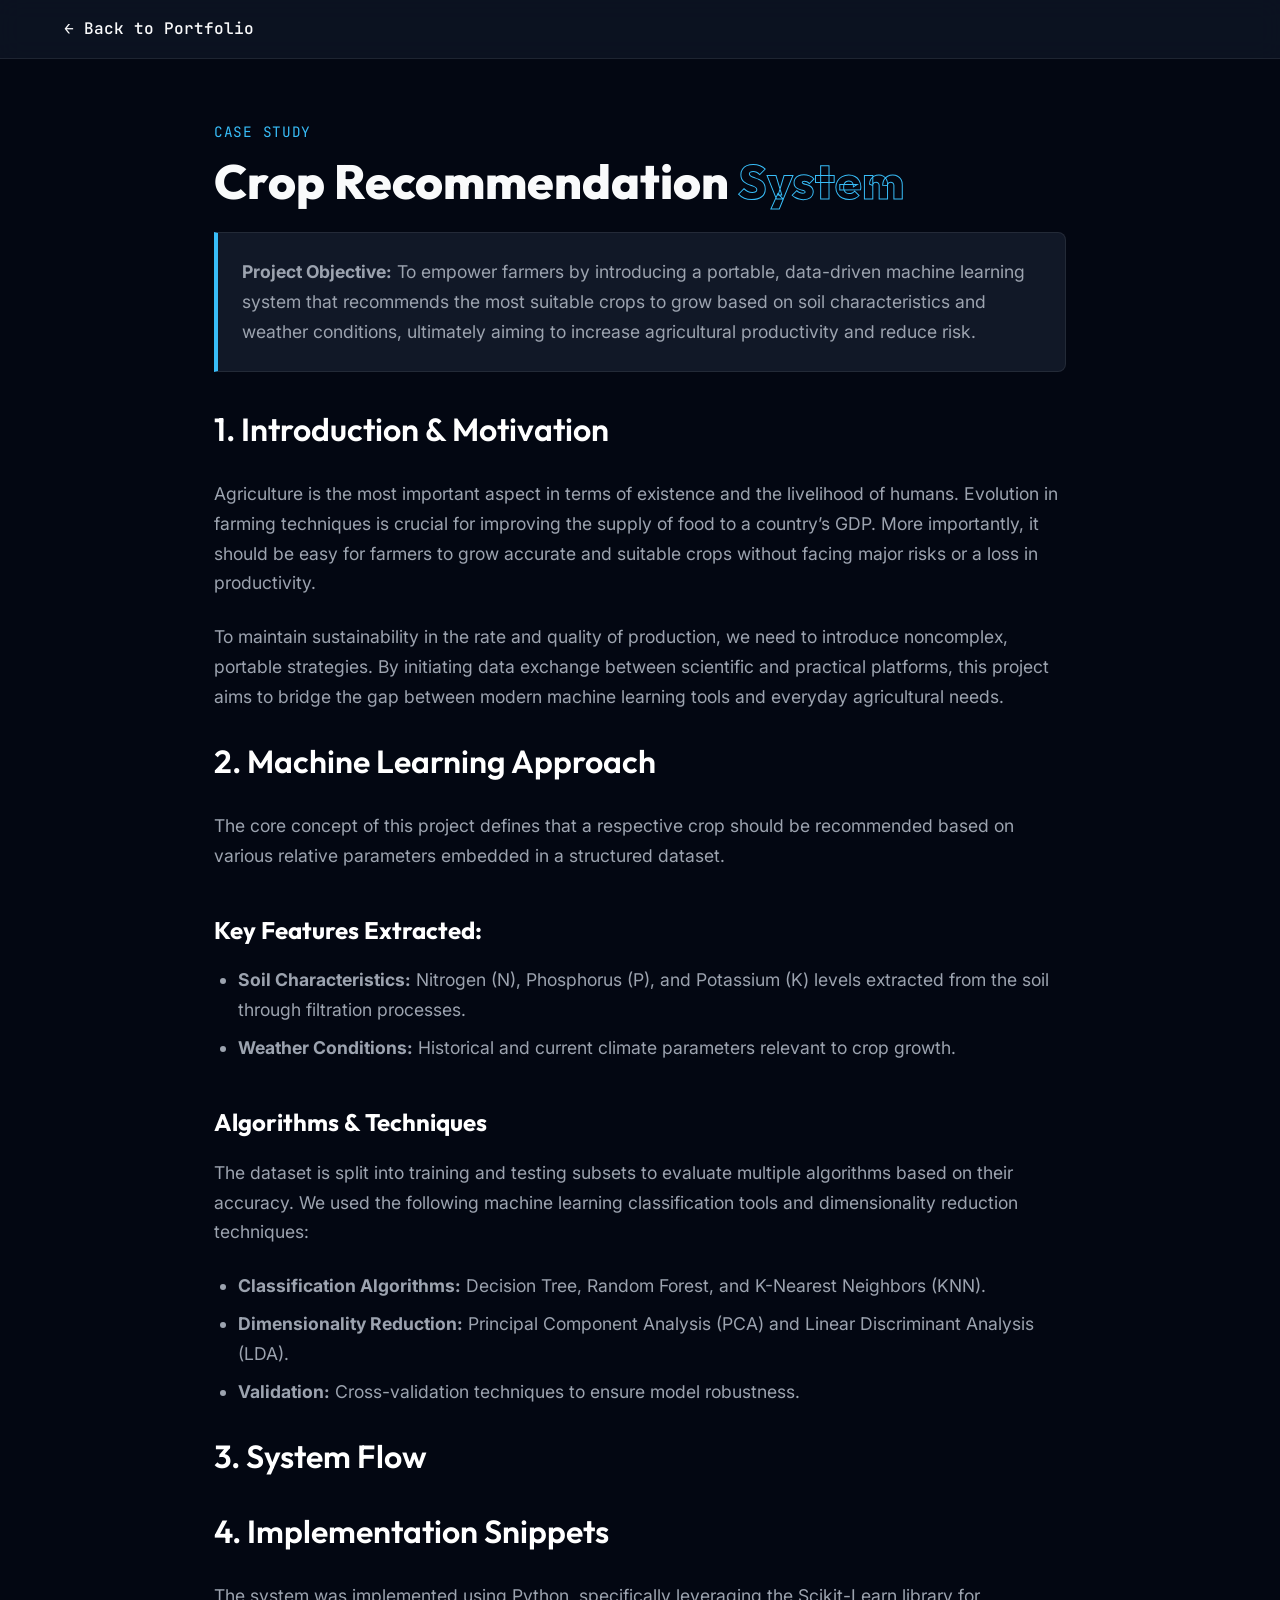
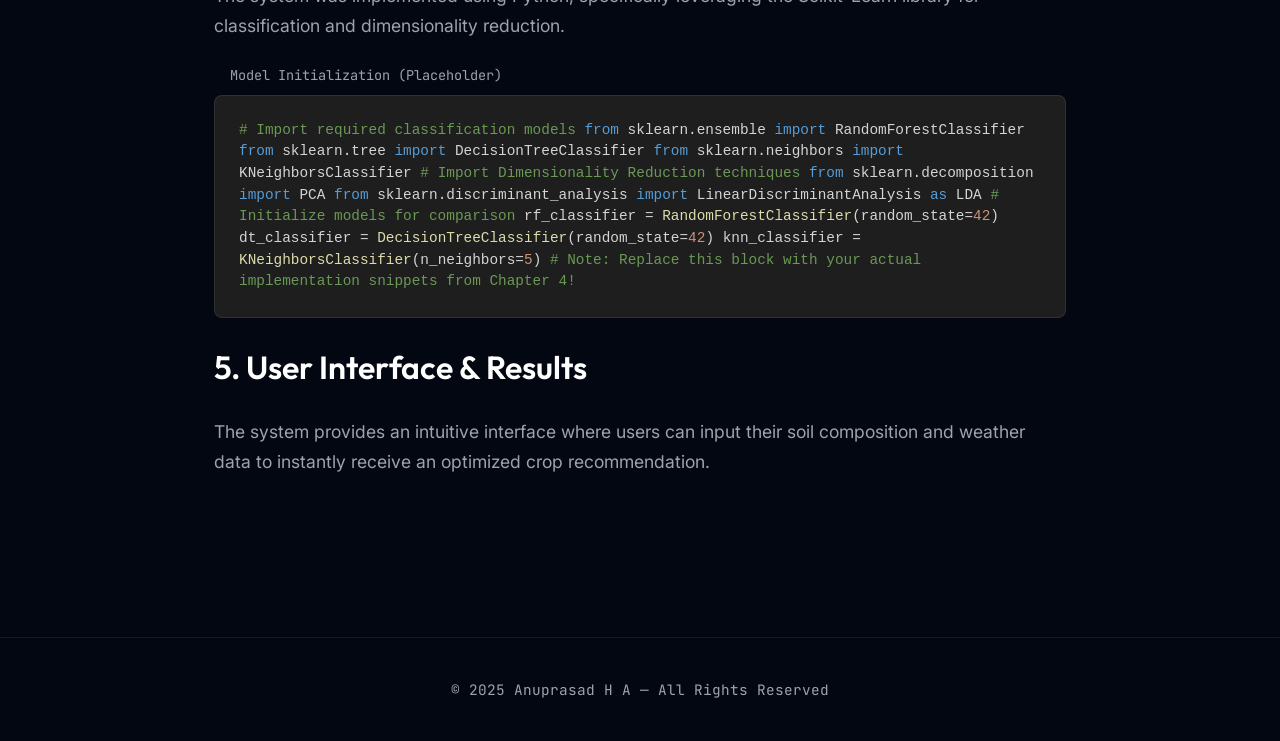
==== crop-recommendation-system.html @ edff72b5 "remove empty image placeholders" ====
<!DOCTYPE html>
<html lang="en">
<head>
  <meta charset="UTF-8">
  <meta name="viewport" content="width=device-width, initial-scale=1.0">
  <title>Crop Recommendation System — Case Study</title>
  <style>
    @import url('https://fonts.googleapis.com/css2?family=Outfit:wght@400;600;800&family=Inter:wght@300;400;500;600&family=JetBrains+Mono:wght@400;500&display=swap');

    :root {
      --font-display: 'Outfit', -apple-system, sans-serif;
      --font-sans: 'Inter', -apple-system, sans-serif;
      --font-mono: 'JetBrains Mono', monospace;

      --bg: #030712;
      --surface: #111827;
      --surface2: #1f2937;
      --accent: #38bdf8;
      --accent2: #818cf8;
      --accent3: #f43f5e;
      --text: #f9fafb;
      --muted: #9ca3af;
      --border: rgba(255, 255, 255, 0.08);
      --glass-bg: rgba(17, 24, 39, 0.7);
    }

    *, *::before, *::after { box-sizing: border-box; margin: 0; padding: 0; }
    html { scroll-behavior: smooth; overflow-x: hidden; }
    body { background: var(--bg); color: var(--text); font-family: var(--font-sans); overflow-x: hidden; line-height: 1.6; }

    /* Navigation */
    nav {
      position: fixed; top: 0; width: 100%; z-index: 100;
      background: var(--glass-bg); backdrop-filter: blur(12px); -webkit-backdrop-filter: blur(12px);
      border-bottom: 1px solid var(--border); padding: 16px 5%;
      display: flex; justify-content: space-between; align-items: center;
    }
    .back-btn {
      color: var(--text); text-decoration: none; font-weight: 500; font-family: var(--font-mono);
      display: flex; align-items: center; gap: 8px; transition: color 0.3s;
    }
    .back-btn:hover { color: var(--accent); }

    /* Layout */
    .container {
      max-width: 900px; margin: 0 auto; padding: 120px 24px 80px;
    }
    section { margin-bottom: 80px; }
    
    .section-tag {
      font-family: var(--font-mono); font-size: 0.9rem; color: var(--accent); margin-bottom: 12px;
      letter-spacing: 0.05em; text-transform: uppercase;
    }
    .title {
      font-family: var(--font-display); font-size: 3rem; font-weight: 800; line-height: 1.1; margin-bottom: 24px;
    }
    .title em { font-style: normal; color: transparent; -webkit-text-stroke: 1px var(--accent); }
    h2 { font-family: var(--font-display); font-size: 2rem; margin-bottom: 24px; font-weight: 600; color: #fff; }
    h3 { font-family: var(--font-display); font-size: 1.5rem; margin-top: 40px; margin-bottom: 16px; color: #fff; }
    
    p { color: var(--muted); font-size: 1.1rem; margin-bottom: 24px; line-height: 1.7; }
    ul, ol { color: var(--muted); font-size: 1.1rem; margin-bottom: 24px; line-height: 1.7; padding-left: 24px; }
    li { margin-bottom: 8px; }

    /* Highlight box */
    .highlight-box {
      background: var(--surface); border: 1px solid var(--border); border-left: 4px solid var(--accent);
      padding: 24px; border-radius: 0 8px 8px 0; margin-bottom: 32px;
    }

    /* Code Snippet */
    .code-block {
      background: #1e1e1e; border: 1px solid var(--border); border-radius: 8px; padding: 24px; margin: 24px 0;
      overflow-x: auto; font-family: 'Consolas', 'Courier New', monospace; font-size: 0.9rem; line-height: 1.5; color: #d4d4d4;
    }
    .cb-keyword { color: #569cd6; }
    .cb-string { color: #ce9178; }
    .cb-comment { color: #6a9955; }
    .cb-function { color: #dcdcaa; }
    .code-title {
      font-family: var(--font-mono); font-size: 0.85rem; color: var(--muted); margin-bottom: -16px; margin-top: 24px; padding-left: 16px;
    }

    /* Images */
    .img-placeholder {
      width: 100%; background: var(--surface2); border: 1px dashed var(--border);
      border-radius: 12px; display: flex; justify-content: center; align-items: center;
      color: var(--muted); font-family: var(--font-mono); margin: 32px 0;
    }

    footer { text-align: center; padding: 40px; border-top: 1px solid var(--border); color: var(--muted); font-family: var(--font-mono); font-size: 0.9rem; }
  </style>
</head>
<body>

  <nav>
    <a href="index.html" class="back-btn">← Back to Portfolio</a>
  </nav>

  <div class="container">
    <section>
      <div class="section-tag">Case Study</div>
      <h1 class="title">Crop Recommendation <em>System</em></h1>
      
      <div class="highlight-box">
        <p style="margin-bottom: 0;"><strong>Project Objective:</strong> To empower farmers by introducing a portable, data-driven machine learning system that recommends the most suitable crops to grow based on soil characteristics and weather conditions, ultimately aiming to increase agricultural productivity and reduce risk.</p>
      </div>

      <h2>1. Introduction & Motivation</h2>
      <p>Agriculture is the most important aspect in terms of existence and the livelihood of humans. Evolution in farming techniques is crucial for improving the supply of food to a country’s GDP. More importantly, it should be easy for farmers to grow accurate and suitable crops without facing major risks or a loss in productivity.</p>
      <p>To maintain sustainability in the rate and quality of production, we need to introduce noncomplex, portable strategies. By initiating data exchange between scientific and practical platforms, this project aims to bridge the gap between modern machine learning tools and everyday agricultural needs.</p>

      <h2>2. Machine Learning Approach</h2>
      <p>The core concept of this project defines that a respective crop should be recommended based on various relative parameters embedded in a structured dataset.</p>
      
      <h3>Key Features Extracted:</h3>
      <ul>
        <li><strong>Soil Characteristics:</strong> Nitrogen (N), Phosphorus (P), and Potassium (K) levels extracted from the soil through filtration processes.</li>
        <li><strong>Weather Conditions:</strong> Historical and current climate parameters relevant to crop growth.</li>
      </ul>

      <h3>Algorithms & Techniques</h3>
      <p>The dataset is split into training and testing subsets to evaluate multiple algorithms based on their accuracy. We used the following machine learning classification tools and dimensionality reduction techniques:</p>
      <ul>
        <li><strong>Classification Algorithms:</strong> Decision Tree, Random Forest, and K-Nearest Neighbors (KNN).</li>
        <li><strong>Dimensionality Reduction:</strong> Principal Component Analysis (PCA) and Linear Discriminant Analysis (LDA).</li>
        <li><strong>Validation:</strong> Cross-validation techniques to ensure model robustness.</li>
      </ul>

      <h2>3. System Flow</h2>
      


      <h2>4. Implementation Snippets</h2>
      <p>The system was implemented using Python, specifically leveraging the Scikit-Learn library for classification and dimensionality reduction.</p>

      <div class="code-title">Model Initialization (Placeholder)</div>
      <div class="code-block">
<span class="cb-comment"># Import required classification models</span>
<span class="cb-keyword">from</span> sklearn.ensemble <span class="cb-keyword">import</span> RandomForestClassifier
<span class="cb-keyword">from</span> sklearn.tree <span class="cb-keyword">import</span> DecisionTreeClassifier
<span class="cb-keyword">from</span> sklearn.neighbors <span class="cb-keyword">import</span> KNeighborsClassifier

<span class="cb-comment"># Import Dimensionality Reduction techniques</span>
<span class="cb-keyword">from</span> sklearn.decomposition <span class="cb-keyword">import</span> PCA
<span class="cb-keyword">from</span> sklearn.discriminant_analysis <span class="cb-keyword">import</span> LinearDiscriminantAnalysis <span class="cb-keyword">as</span> LDA

<span class="cb-comment"># Initialize models for comparison</span>
rf_classifier = <span class="cb-function">RandomForestClassifier</span>(random_state=<span class="cb-string">42</span>)
dt_classifier = <span class="cb-function">DecisionTreeClassifier</span>(random_state=<span class="cb-string">42</span>)
knn_classifier = <span class="cb-function">KNeighborsClassifier</span>(n_neighbors=<span class="cb-string">5</span>)

<span class="cb-comment"># Note: Replace this block with your actual implementation snippets from Chapter 4!</span>
      </div>

      <h2>5. User Interface & Results</h2>
      <p>The system provides an intuitive interface where users can input their soil composition and weather data to instantly receive an optimized crop recommendation.</p>



    </section>
  </div>

  <footer>
    <div>© 2025 Anuprasad H A — All Rights Reserved</div>
  </footer>
</body>
</html>
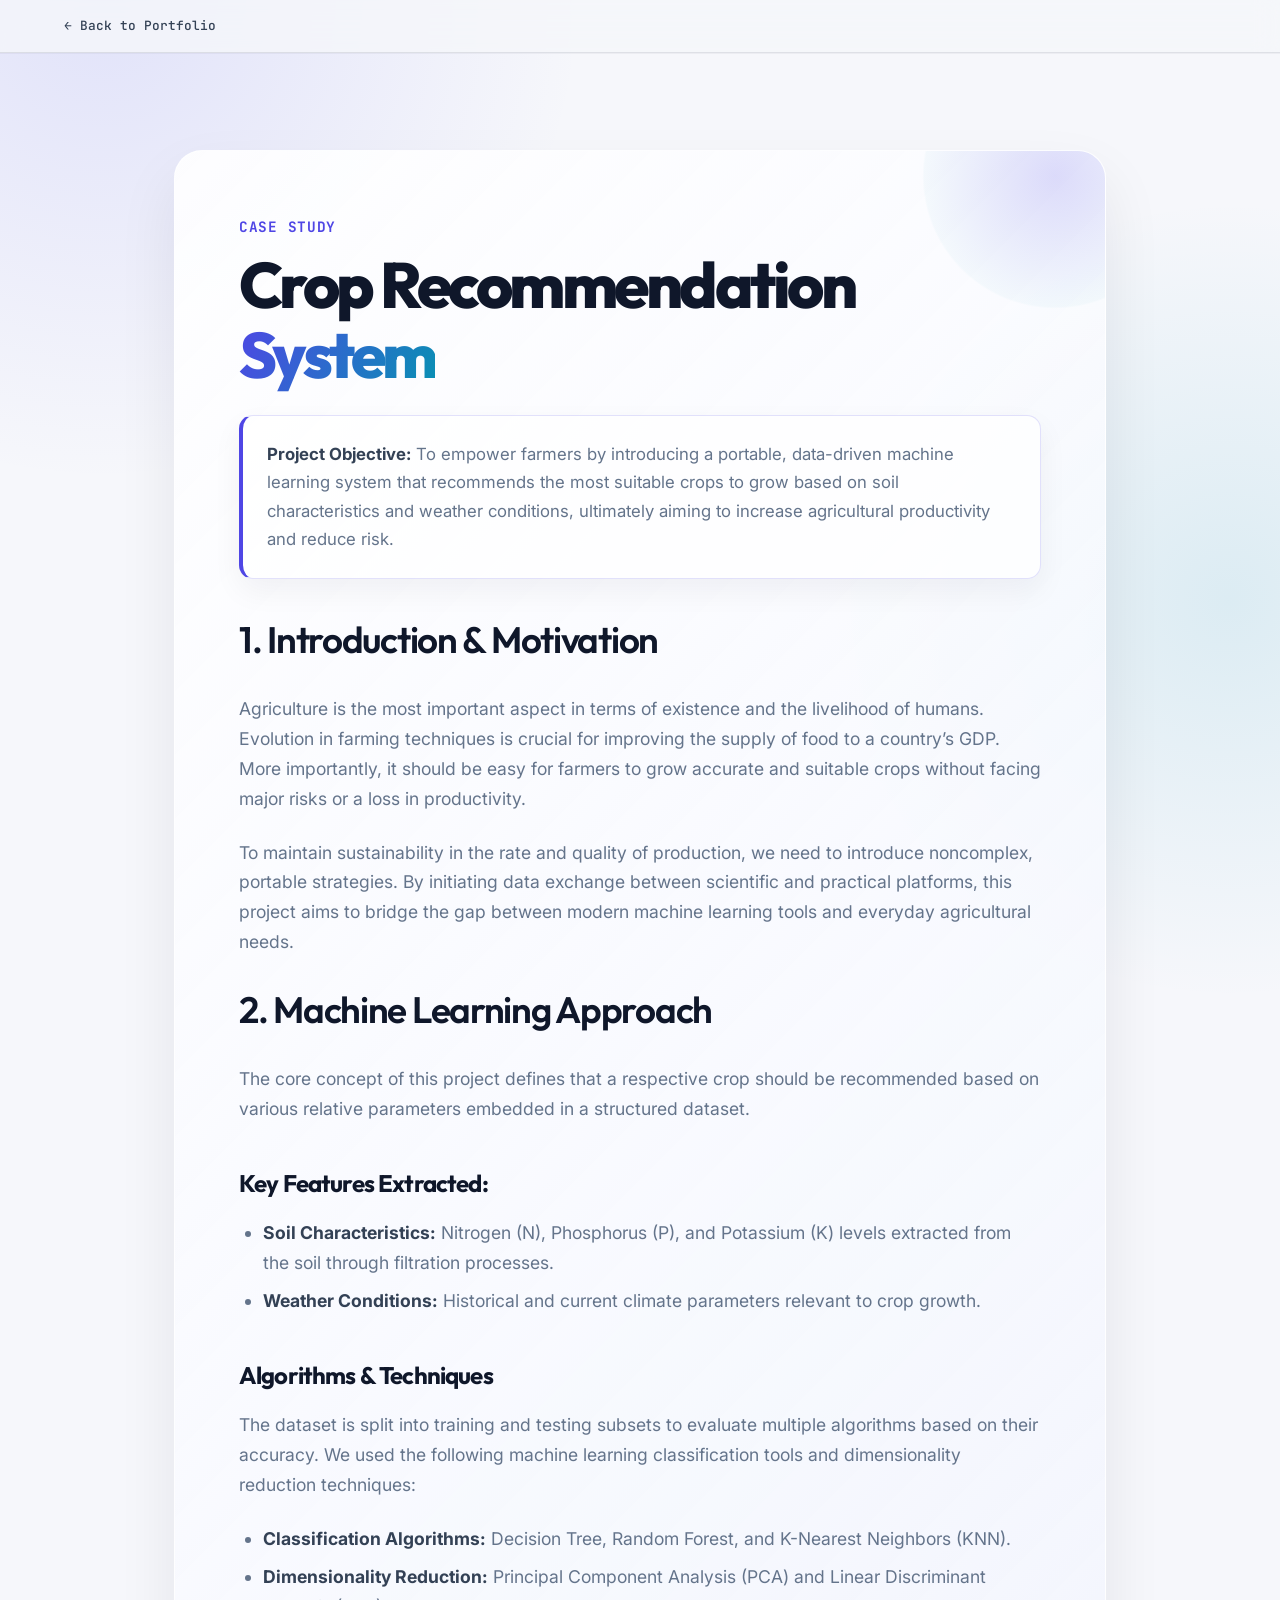
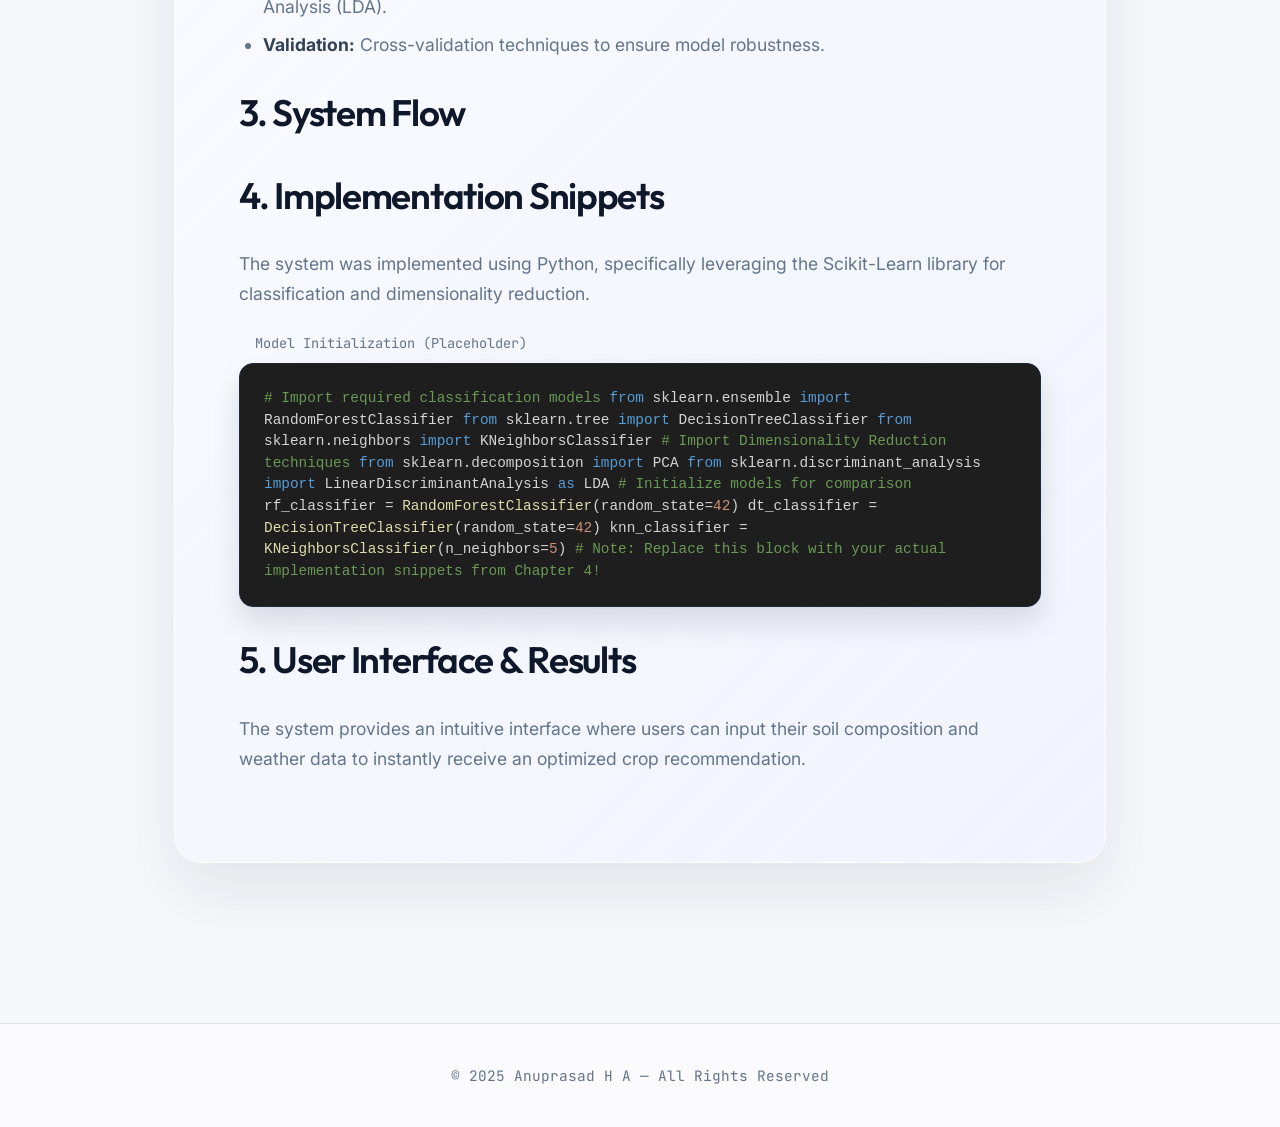
==== commit f58a27be: "Update portfolio files and assets" ====
--- a/crop-recommendation-system.html
+++ b/crop-recommendation-system.html
@@ -89,6 +89,9 @@
     }
 
     footer { text-align: center; padding: 40px; border-top: 1px solid var(--border); color: var(--muted); font-family: var(--font-mono); font-size: 0.9rem; }
+
+    :root { --bg:#f6f7fb; --surface:rgba(255,255,255,.84); --surface2:#edf1f8; --accent:#4f46e5; --accent2:#0891b2; --accent3:#e11d48; --text:#0f172a; --muted:#64748b; --border:rgba(15,23,42,.10); --glass-bg:rgba(246,247,251,.8); }
+    body { background:radial-gradient(circle at 8% 0,rgba(99,102,241,.14),transparent 30rem),radial-gradient(circle at 96% 22%,rgba(8,145,178,.11),transparent 25rem),var(--bg); color:var(--text); } nav { padding:16px max(5%,32px); background:var(--glass-bg); box-shadow:0 1px 0 rgba(15,23,42,.04); }.back-btn { color:#334155; font-size:.8rem; }.back-btn:hover { color:var(--accent); }.container { max-width:980px; padding-top:150px; }.container > section:first-child { position:relative; padding:clamp(30px,6vw,64px); border:1px solid rgba(255,255,255,.8); border-radius:28px; background:linear-gradient(135deg,rgba(255,255,255,.9),rgba(238,242,255,.7)); box-shadow:0 28px 60px rgba(15,23,42,.08); overflow:hidden; }.container > section:first-child::after { content:''; position:absolute; width:280px; height:280px; border-radius:50%; right:-90px; top:-115px; background:radial-gradient(circle,rgba(79,70,229,.18),rgba(8,145,178,.03) 66%,transparent 67%); pointer-events:none; }.section-tag { color:var(--accent); font-weight:700; }.title { font-size:clamp(2.5rem,5vw,4.4rem); letter-spacing:-.055em; max-width:820px; position:relative; z-index:1; }.title em { background:linear-gradient(120deg,var(--accent),var(--accent2)); background-clip:text; -webkit-background-clip:text; -webkit-text-fill-color:transparent; -webkit-text-stroke:0; } h2,h3 { color:var(--text); letter-spacing:-.035em; } h2 { font-size:clamp(1.7rem,3vw,2.3rem); } p,ul,ol { color:var(--muted); } strong { color:#334155; }.highlight-box { background:rgba(255,255,255,.72); border:1px solid rgba(79,70,229,.16); border-left:4px solid var(--accent); border-radius:14px; box-shadow:0 12px 30px rgba(15,23,42,.05); position:relative; z-index:1; }.highlight-box p { font-size:1.05rem; }.flow-box,.img-placeholder { background:var(--surface); color:#334155; border-color:var(--border); border-radius:14px; box-shadow:0 12px 25px rgba(15,23,42,.05); }.flow-box.highlight { color:var(--accent); background:rgba(79,70,229,.06); border-color:rgba(79,70,229,.25); }.flow-box.highlight2 { color:var(--accent2); background:rgba(8,145,178,.06); border-color:rgba(8,145,178,.25); }.flow-arrow { color:var(--accent); }.code-block { border-radius:14px; border-color:#1e293b; box-shadow:0 16px 28px rgba(15,23,42,.12); } footer { background:rgba(255,255,255,.48); } @media(max-width:600px){.container{padding:112px 18px 56px}.container > section:first-child{padding:30px 24px;border-radius:20px}.title{font-size:2.55rem}section{margin-bottom:58px}}
   </style>
 </head>
 <body>
